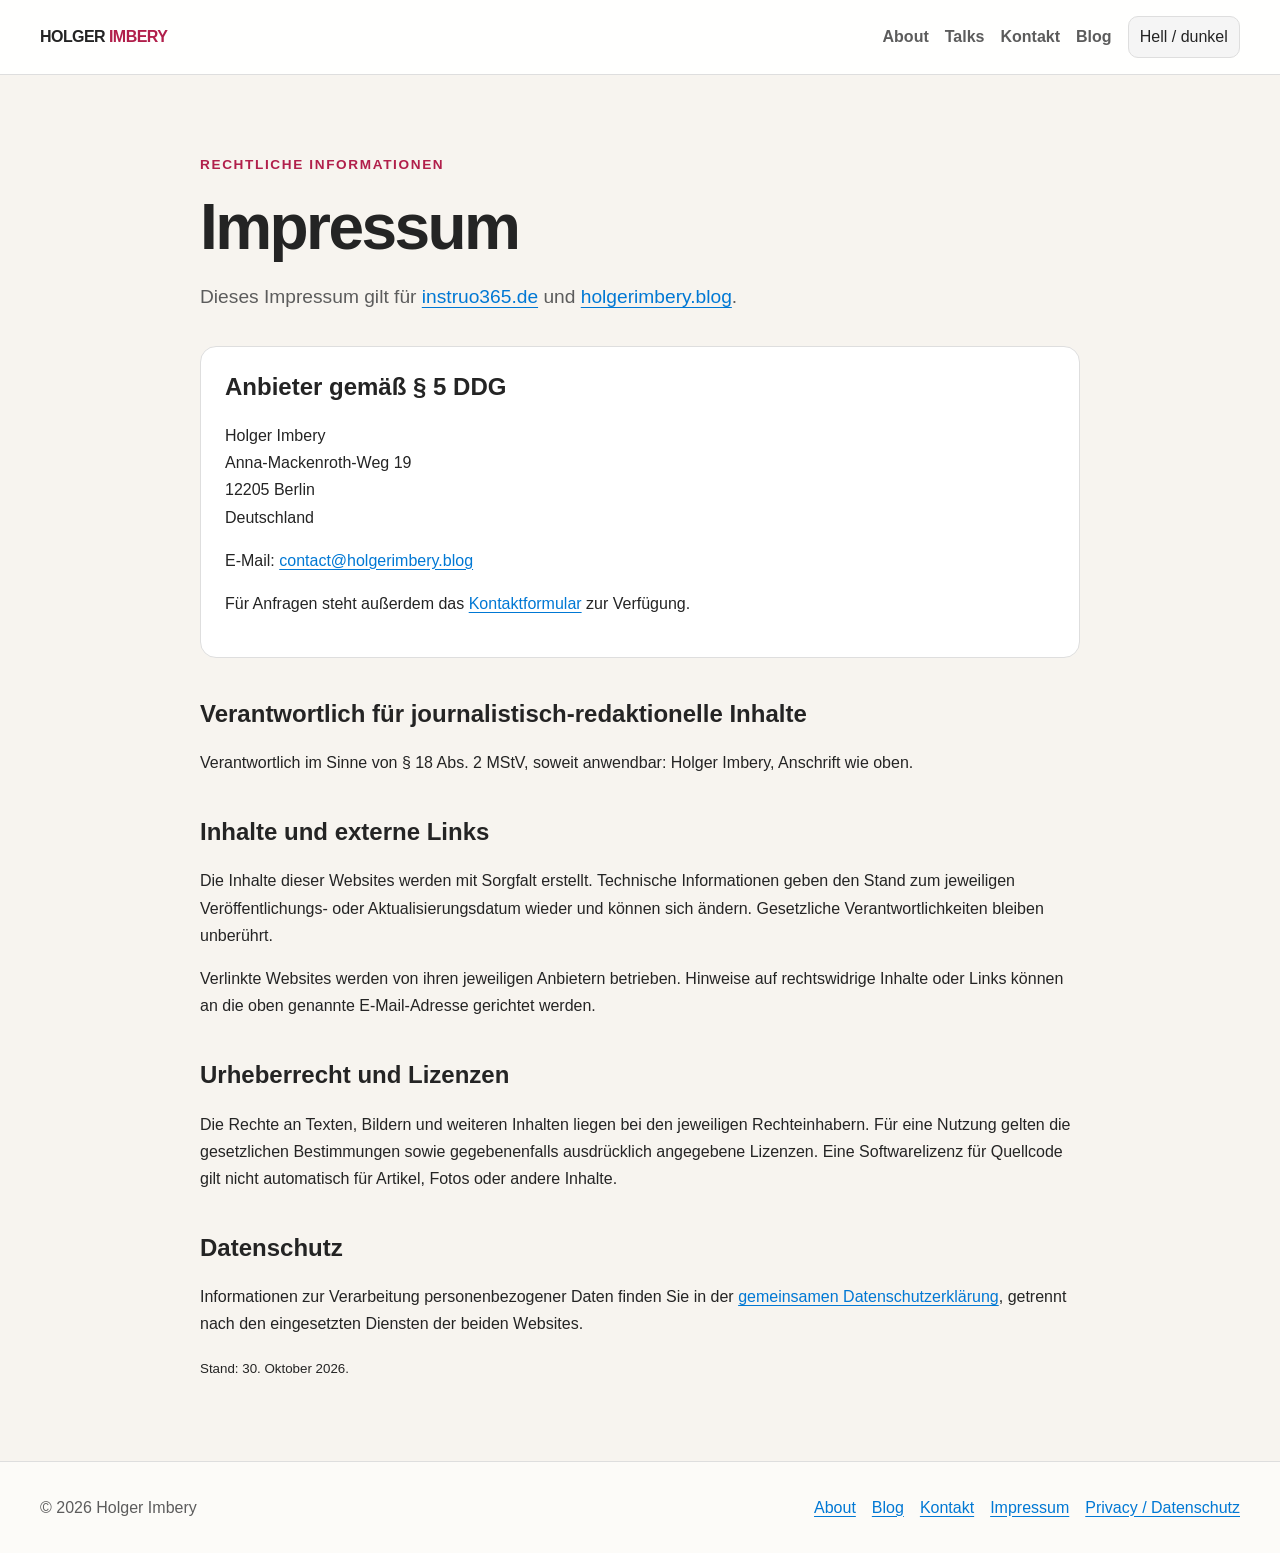
==== impressum/index.html @ 9c8f95b8 "Consolidate profile and shared legal subpages Add About and German legal pages, shared theme assets," ====
<!DOCTYPE html>
<html lang="de" data-theme="light">
<head>
  <meta charset="UTF-8">
  <meta name="viewport" content="width=device-width, initial-scale=1">
  <title>Impressum | Holger Imbery</title>
  <meta name="description" content="Gemeinsames Impressum und Kontaktinformationen f&uuml;r instruo365.de und holgerimbery.blog.">
  <link rel="canonical" href="https://instruo365.de/impressum/">
  <script>
    (() => {
      const param = new URLSearchParams(window.location.search).get("scoutTheme");
      const theme =
        param || (window.matchMedia("(prefers-color-scheme: dark)").matches ? "dark" : "light");
      document.documentElement.setAttribute("data-theme", theme);
    })();
  </script>
  <link rel="icon" href="/favicon/favicon.ico">
  <link rel="stylesheet" href="/assets/pages.css">
  <script defer src="/assets/theme.js"></script>
</head>
<body>
  <a class="skip-link" href="#main">Zum Inhalt</a>
  <header class="site-header">
    <nav class="nav-wrap" aria-label="Hauptnavigation">
      <a class="brand" href="/">HOLGER <span>IMBERY</span></a>
      <ul class="nav-links">
        <li><a href="/about/">About</a></li><li><a href="/#talks">Talks</a></li><li><a href="/#contact">Kontakt</a></li><li><a href="https://holgerimbery.blog">Blog</a></li>
        <li><button class="theme-toggle" id="darkModeToggle" type="button" aria-label="Zur dunklen Darstellung wechseln" aria-pressed="false">Hell / dunkel</button></li>
      </ul>
    </nav>
  </header>
  <main id="main">
    <p class="eyebrow">Rechtliche Informationen</p>
    <h1>Impressum</h1>
    <p class="lead">Dieses Impressum gilt f&uuml;r <a href="https://instruo365.de">instruo365.de</a> und <a href="https://holgerimbery.blog">holgerimbery.blog</a>.</p>
    <section class="panel" aria-labelledby="anbieter">
      <h2 id="anbieter">Anbieter gem&auml;&szlig; &sect; 5 DDG</h2>
      <address>Holger Imbery<br>Anna-Mackenroth-Weg 19<br>12205 Berlin<br>Deutschland</address>
      <p>E-Mail: <a href="mailto:contact@holgerimbery.blog">contact@holgerimbery.blog</a></p>
      <p>F&uuml;r Anfragen steht au&szlig;erdem das <a href="/#contact">Kontaktformular</a> zur Verf&uuml;gung.</p>
    </section>
    <h2>Verantwortlich f&uuml;r journalistisch-redaktionelle Inhalte</h2>
    <p>Verantwortlich im Sinne von &sect; 18 Abs. 2 MStV, soweit anwendbar: Holger Imbery, Anschrift wie oben.</p>
    <h2>Inhalte und externe Links</h2>
    <p>Die Inhalte dieser Websites werden mit Sorgfalt erstellt. Technische Informationen geben den Stand zum jeweiligen Ver&ouml;ffentlichungs- oder Aktualisierungsdatum wieder und k&ouml;nnen sich &auml;ndern. Gesetzliche Verantwortlichkeiten bleiben unber&uuml;hrt.</p>
    <p>Verlinkte Websites werden von ihren jeweiligen Anbietern betrieben. Hinweise auf rechtswidrige Inhalte oder Links k&ouml;nnen an die oben genannte E-Mail-Adresse gerichtet werden.</p>
    <h2>Urheberrecht und Lizenzen</h2>
    <p>Die Rechte an Texten, Bildern und weiteren Inhalten liegen bei den jeweiligen Rechteinhabern. F&uuml;r eine Nutzung gelten die gesetzlichen Bestimmungen sowie gegebenenfalls ausdr&uuml;cklich angegebene Lizenzen. Eine Softwarelizenz f&uuml;r Quellcode gilt nicht automatisch f&uuml;r Artikel, Fotos oder andere Inhalte.</p>
    <h2>Datenschutz</h2>
    <p>Informationen zur Verarbeitung personenbezogener Daten finden Sie in der <a href="/privacy/">gemeinsamen Datenschutzerkl&auml;rung</a>, getrennt nach den eingesetzten Diensten der beiden Websites.</p>
    <p><small>Stand: 30. Oktober 2026.</small></p>
  </main>
  <footer class="site-footer">
    <div class="footer-inner">
      <p>&copy; <span id="year">2026</span> Holger Imbery</p>
      <nav class="footer-links" aria-label="Footernavigation">
        <a href="/about/">About</a><a href="https://holgerimbery.blog">Blog</a><a href="/#contact">Kontakt</a><a href="/impressum/" aria-current="page">Impressum</a><a href="/privacy/">Privacy / Datenschutz</a>
      </nav>
    </div>
  </footer>
</body>
</html>
---- assets/pages.css ----
:root {
  color-scheme: light;
  --cp-bg: #f7f4ef;
  --cp-bg-elevated: #fcfbf8;
  --cp-surface: #ffffff;
  --cp-surface-soft: #f5f5f5;
  --cp-border: #dedede;
  --cp-border-strong: #919191;
  --cp-text: #242424;
  --cp-text-muted: #5c5c5c;
  --cp-text-soft: #6f6f6f;
  --cp-accent: #b11f4b;
  --cp-accent-hover: #9a1a41;
  --cp-accent-soft: rgba(177, 31, 75, 0.08);
  --cp-accent-fg: #ffffff;
  --cp-success: #16a34a;
  --cp-danger: #dc2626;
  --cp-warning: #f59e0b;
  --cp-link: #0078d4;
  --cp-shadow: 0 18px 48px rgba(0, 0, 0, 0.12);
  --cp-overlay: rgba(255, 255, 255, 0.8);
  --cp-panel: rgba(255, 255, 255, 0.86);
  --cp-panel-strong: rgba(255, 255, 255, 0.96);
  --cp-sheen: rgba(255, 255, 255, 0.55);
  --cp-highlight: rgba(177, 31, 75, 0.12);
}
html[data-theme="dark"] {
  color-scheme: dark;
  --cp-bg: #3d3b3a;
  --cp-bg-elevated: #343231;
  --cp-surface: #292929;
  --cp-surface-soft: #2e2e2e;
  --cp-border: #474747;
  --cp-border-strong: #5f5f5f;
  --cp-text: #dedede;
  --cp-text-muted: #919191;
  --cp-text-soft: #b0b0b0;
  --cp-accent: #fd8ea1;
  --cp-accent-hover: #fb7b91;
  --cp-accent-soft: rgba(253, 142, 161, 0.14);
  --cp-accent-fg: #1a1a1a;
  --cp-success: #4ade80;
  --cp-danger: #f87171;
  --cp-warning: #fbbf24;
  --cp-link: #4da6ff;
  --cp-shadow: 0 18px 48px rgba(0, 0, 0, 0.32);
  --cp-overlay: rgba(41, 41, 41, 0.88);
  --cp-panel: rgba(41, 41, 41, 0.72);
  --cp-panel-strong: rgba(41, 41, 41, 0.96);
  --cp-sheen: rgba(255, 255, 255, 0.04);
  --cp-highlight: rgba(253, 142, 161, 0.12);
}
*, *::before, *::after { box-sizing: border-box; }
body { margin: 0; background: var(--cp-bg); color: var(--cp-text); font-family: "Segoe UI", Aptos, Calibri, -apple-system, BlinkMacSystemFont, sans-serif; line-height: 1.7; }
a { color: var(--cp-link); text-underline-offset: 0.2em; overflow-wrap: anywhere; }
a:hover { text-decoration-thickness: 2px; }
a:focus-visible, button:focus-visible { outline: 3px solid var(--cp-accent); outline-offset: 4px; }
.skip-link { position: absolute; top: -5rem; left: 1rem; padding: 0.75rem; background: var(--cp-surface); z-index: 20; }
.skip-link:focus { top: 1rem; }
.site-header { background: var(--cp-panel-strong); border-bottom: 1px solid var(--cp-border); }
.nav-wrap { width: min(1200px, calc(100% - 2.5rem)); margin: auto; min-height: 4.5rem; display: flex; flex-wrap: wrap; align-items: center; justify-content: space-between; gap: 1rem; padding: 1rem 0; }
.brand { color: var(--cp-text); font-weight: 800; letter-spacing: -0.035em; text-decoration: none; }
.brand span { color: var(--cp-accent); }
.nav-links, .footer-links { display: flex; flex-wrap: wrap; align-items: center; gap: 1rem; padding: 0; margin: 0; list-style: none; }
.nav-links a { color: var(--cp-text-muted); text-decoration: none; font-weight: 650; }
.nav-links a:hover, .nav-links a[aria-current="page"] { color: var(--cp-accent); }
.theme-toggle { font: inherit; padding: 0.4rem 0.7rem; color: var(--cp-text); background: var(--cp-surface-soft); border: 1px solid var(--cp-border); border-radius: 0.625rem; cursor: pointer; }
main { width: min(880px, calc(100% - 2.5rem)); margin: 0 auto; padding: 4rem 0; }
.eyebrow { color: var(--cp-accent); text-transform: uppercase; letter-spacing: 0.12em; font-weight: 750; font-size: 0.85rem; }
h1 { font-size: clamp(2.4rem, 6vw, 4rem); line-height: 1.1; letter-spacing: -0.04em; margin: 1rem 0; }
h2 { font-size: 1.5rem; line-height: 1.3; margin-top: 2.5rem; }
h3 { font-size: 1.15rem; margin-top: 1.75rem; }
.lead { font-size: 1.2rem; color: var(--cp-text-muted); }
.profile { display: grid; grid-template-columns: minmax(0, 1fr) 220px; gap: 2rem; align-items: start; }
.portrait { width: 100%; height: auto; border-radius: 16px; }
.panel { padding: 1.5rem; margin: 2rem 0; background: var(--cp-surface); border: 1px solid var(--cp-border); border-radius: 16px; }
.panel h2 { margin-top: 0; }
address { font-style: normal; }
.site-footer { border-top: 1px solid var(--cp-border); background: var(--cp-bg-elevated); }
.footer-inner { width: min(1200px, calc(100% - 2.5rem)); margin: auto; padding: 2rem 0; display: flex; flex-wrap: wrap; justify-content: space-between; gap: 1rem; }
.footer-inner p { margin: 0; color: var(--cp-text-muted); }
@media (max-width: 600px) {
  main { padding: 2.5rem 0; }
  .profile { grid-template-columns: 1fr; }
  .portrait { width: min(65%, 220px); order: -1; }
}
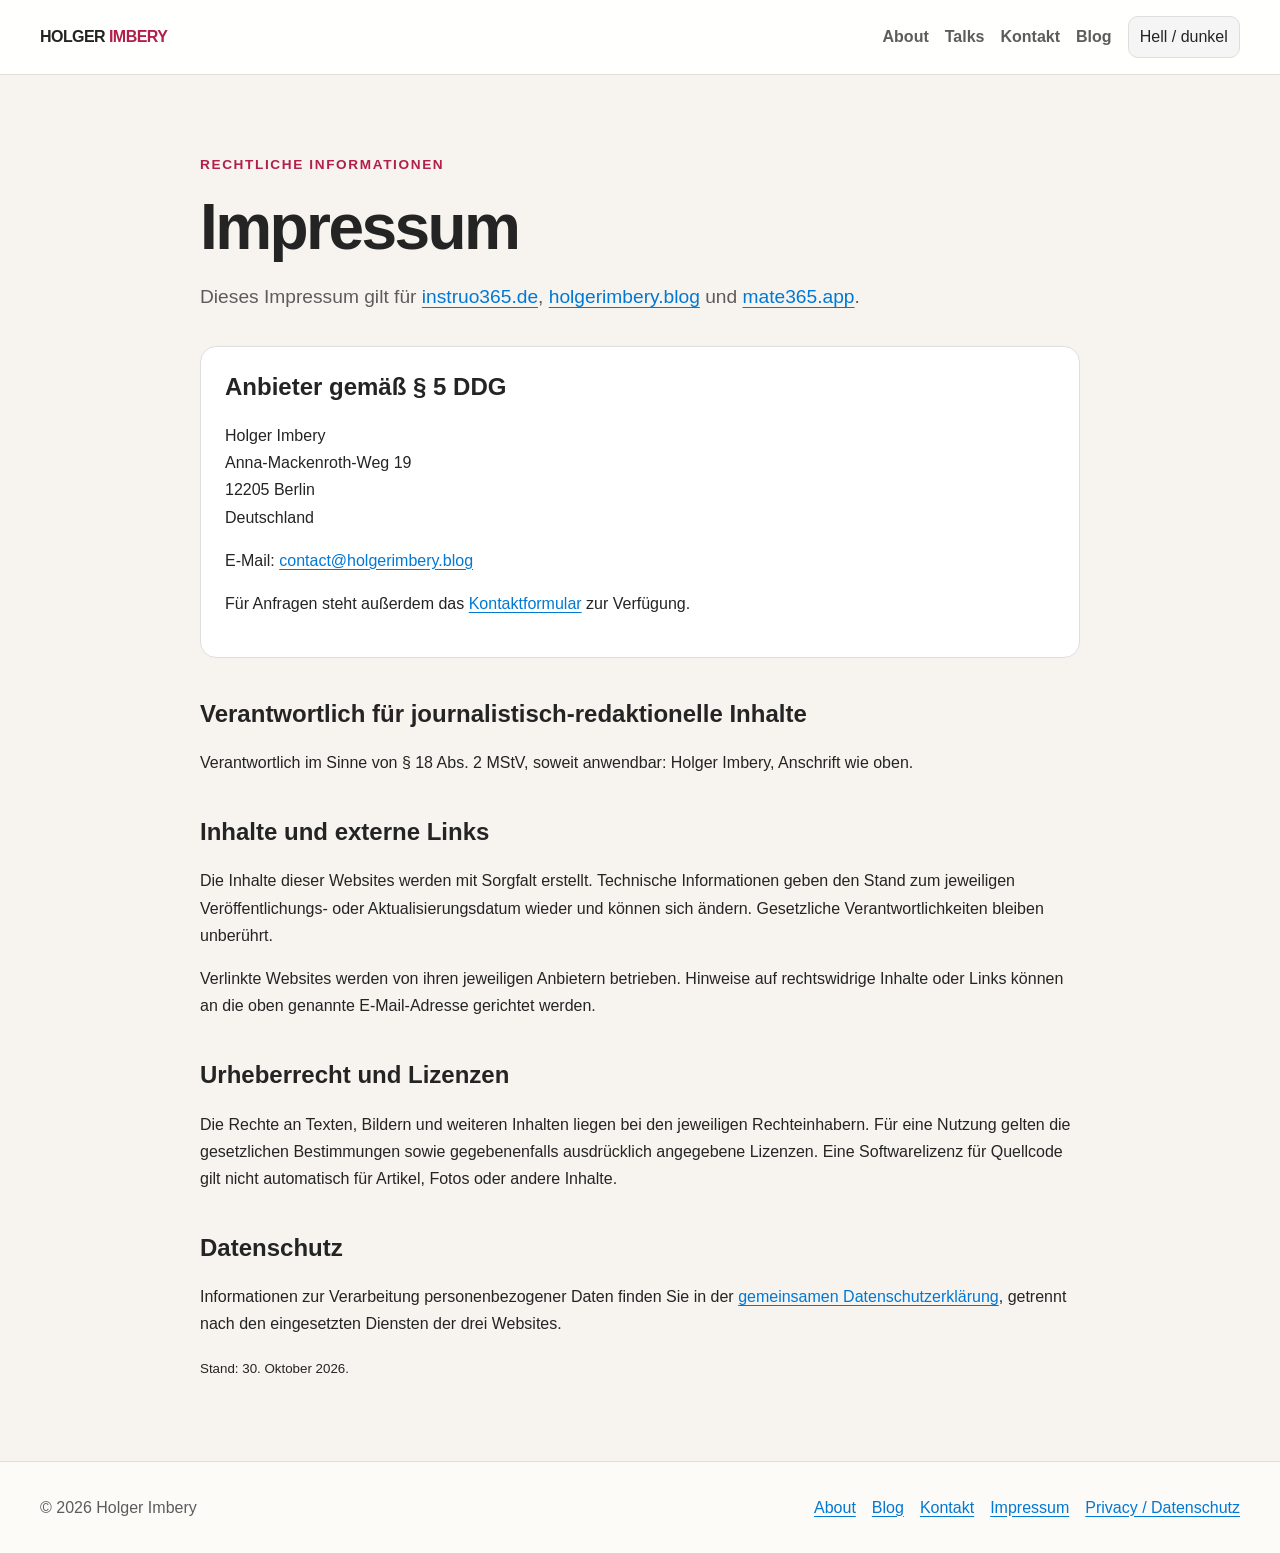
==== commit 70c81b34: "Impressum: include mate365.app Co-authored-by: Copilot <223556219+Copilot@users.noreply.github.com>" ====
--- a/impressum/index.html
+++ b/impressum/index.html
@@ -32,7 +32,7 @@
   <main id="main">
     <p class="eyebrow">Rechtliche Informationen</p>
     <h1>Impressum</h1>
-    <p class="lead">Dieses Impressum gilt f&uuml;r <a href="https://instruo365.de">instruo365.de</a> und <a href="https://holgerimbery.blog">holgerimbery.blog</a>.</p>
+    <p class="lead">Dieses Impressum gilt f&uuml;r <a href="https://instruo365.de">instruo365.de</a>, <a href="https://holgerimbery.blog">holgerimbery.blog</a> und <a href="https://www.mate365.app/">mate365.app</a>.</p>
     <section class="panel" aria-labelledby="anbieter">
       <h2 id="anbieter">Anbieter gem&auml;&szlig; &sect; 5 DDG</h2>
       <address>Holger Imbery<br>Anna-Mackenroth-Weg 19<br>12205 Berlin<br>Deutschland</address>
@@ -47,7 +47,7 @@
     <h2>Urheberrecht und Lizenzen</h2>
     <p>Die Rechte an Texten, Bildern und weiteren Inhalten liegen bei den jeweiligen Rechteinhabern. F&uuml;r eine Nutzung gelten die gesetzlichen Bestimmungen sowie gegebenenfalls ausdr&uuml;cklich angegebene Lizenzen. Eine Softwarelizenz f&uuml;r Quellcode gilt nicht automatisch f&uuml;r Artikel, Fotos oder andere Inhalte.</p>
     <h2>Datenschutz</h2>
-    <p>Informationen zur Verarbeitung personenbezogener Daten finden Sie in der <a href="/privacy/">gemeinsamen Datenschutzerkl&auml;rung</a>, getrennt nach den eingesetzten Diensten der beiden Websites.</p>
+    <p>Informationen zur Verarbeitung personenbezogener Daten finden Sie in der <a href="/privacy/">gemeinsamen Datenschutzerkl&auml;rung</a>, getrennt nach den eingesetzten Diensten der drei Websites.</p>
     <p><small>Stand: 30. Oktober 2026.</small></p>
   </main>
   <footer class="site-footer">
